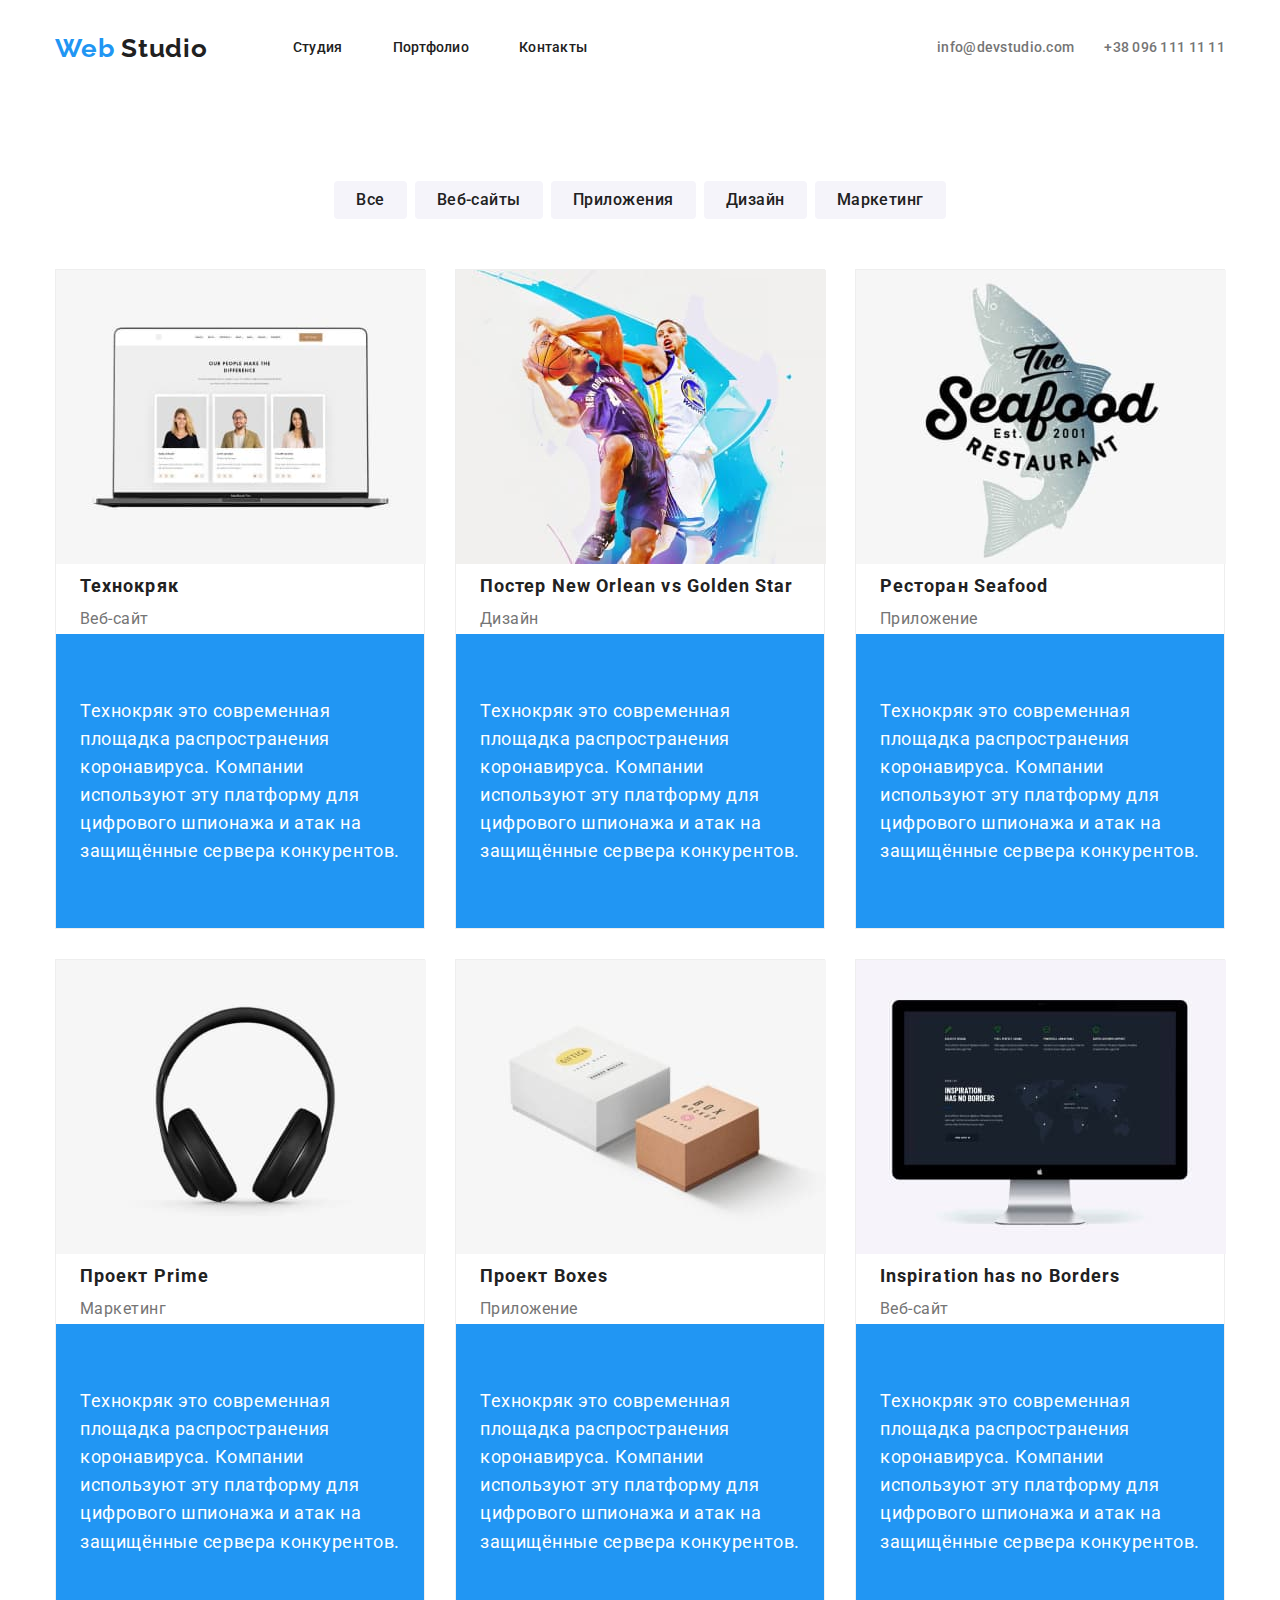
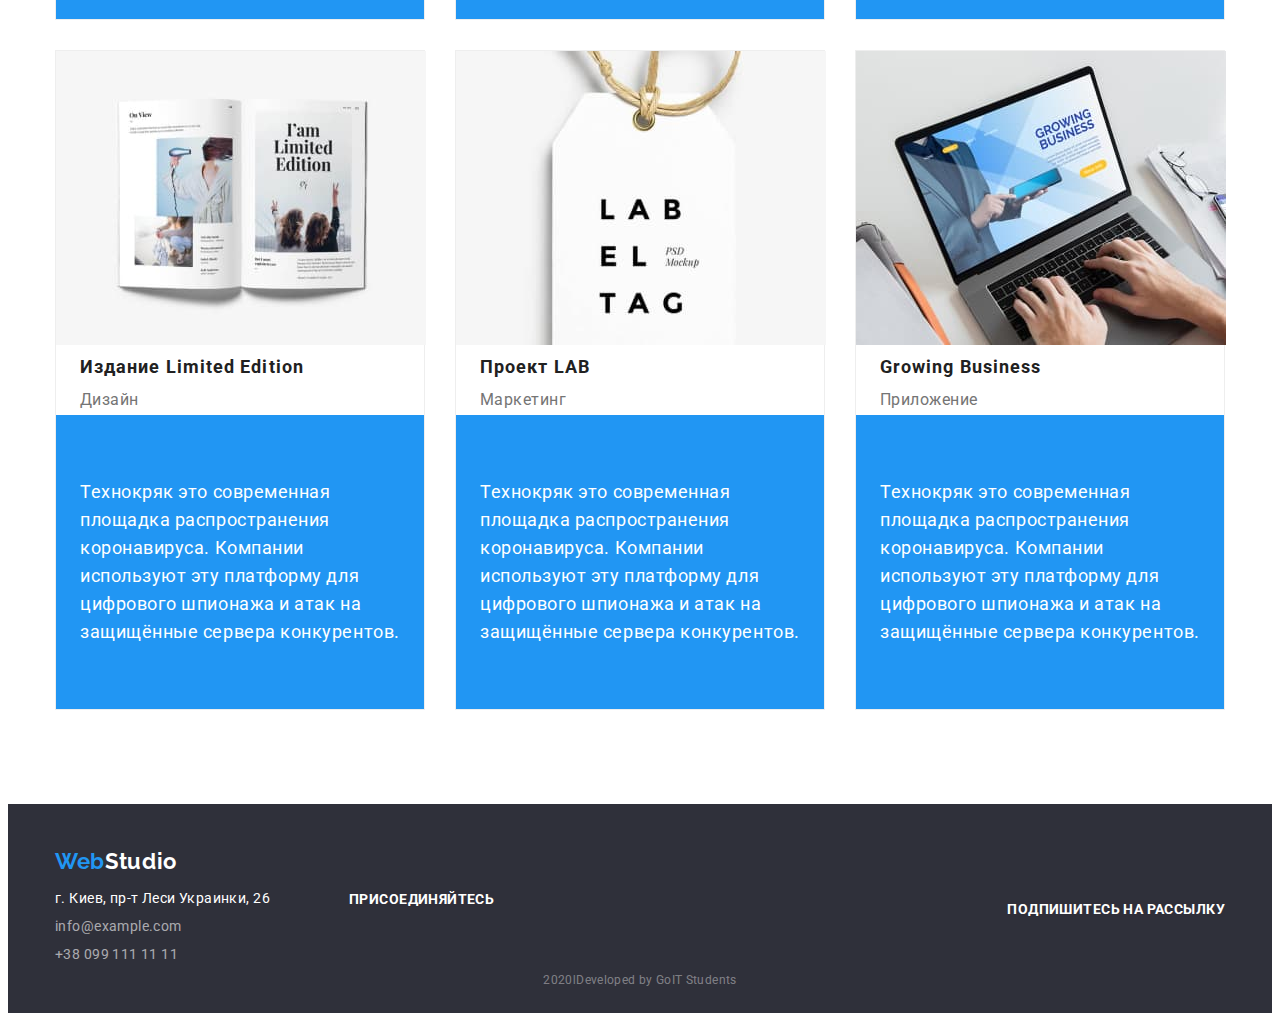
==== portfolio.html @ af8be5ef "Content images optimized" ====
<!DOCTYPE html>
<html lang="ru">
  <head>
    <meta charset="UTF-8" />
    <meta name="viewport" content="width=device-width, initial-scale=1.0" />
    <title lang="en">Portfolio</title>
    <link rel="stylesheet" href="./css/styles.css" />
<link href="https://fonts.googleapis.com/css2?family=Raleway:wght@700&family=Roboto:wght@400;500;700;900&display=swap"
    rel="stylesheet">

  <body>
    <!--Page header with navigation-->
<header>
  <div class="container navigation">
    <!--Company logo as a link to main page-->
    <a class="logo" lang="en" href="./index.html">
      <span class="logo-part1"> Web</span> Studio
    </a>

    <!--Navigation to other pages of web-site-->
    <nav>
      <ul class="main-navigation">
        <li class="item">
          <a class="navigation-item" href="./index.html">Студия</a>
        </li>
        <li class="item">
          <a class="navigation-item" href="./portfolio.html">Портфолио</a>
        </li>
        <li class="item">
          <a class="navigation-item" href="#">Контакты</a>
        </li>
      </ul>
    </nav>

    <!--Mailto and callto links of the header-->
    <ul class="contact-links">
      <li class="item">
        <a class="contact-link-item" href="mailto:info@devstudio.com">
          <span>info@devstudio.com</span>
        </a>
      </li>
      <li class="item">
        <a class="contact-link-item" href="tel:+380961111111">
          <span>+38 096 111 11 11</span>
        </a>
      </li>
    </ul>
  </div>
</header>
    <main>
      <!--Portfolio section-->
      <section>
        <div class="container">
        <h1 class="hidden">Our projects</h1>

        <!--Filter buttons-->
        <ul class="filter-list">
          <li><button class="button" type="button">Все</button></li>
          <li><button class="button" type="button">Веб-сайты</button></li>
          <li><button class="button" type=
            "button">Приложения</button></li>
          <li><button class="button" type="button">Дизайн</button></li>
          <li><button class="button" type="button">Маркетинг</button></li>
        </ul>
      
        <!--List of the projects-->

         <ul class="projects-list">
          <li class="project-item">
            
              <img src="./images/portfolio/techno.jpg" alt="Фото команды" />
              <div class="project-text">
              <h2>Технокряк</h2>
              <p class="project-type">Веб-сайт</p>
              <p class="project-description">
                Технокряк это современная площадка распространения коронавируса.
                Компании используют эту платформу для цифрового шпионажа и атак
                на защищённые сервера конкурентов.
              </p>
              </div>
      
            </li>
          <li class="project-item">
            
              <img
                src="./images/portfolio/neworlean.jpg"
                alt="Постер New Orlean vs. Golden Star"
              />
              <div class="project-text">
              <h2>Постер <span lang="en">New Orlean vs Golden Star</span></h2>
              <p class="project-type">Дизайн</p>
              <p class="project-description">
                Технокряк это современная площадка распространения коронавируса.
                Компании используют эту платформу для цифрового шпионажа и атак
                на защищённые сервера конкурентов.
              </p>
              </div>
          
          </li>
          <li class="project-item">
            
              <img
                src="./images/portfolio/seafood.jpg"
                alt="Логотип ресторана"
              />
              <div class="project-text">
              <h2>Ресторан <span lang="en">Seafood</span></h2>
              <p class="project-type">Приложение</p>
              <p class="project-description">
                Технокряк это современная площадка распространения коронавируса.
                Компании используют эту платформу для цифрового шпионажа и атак
                на защищённые сервера конкурентов.
              </p>
              </div>
          
          </li>
          <li class="project-item">
            
              <img
                src="./images/portfolio/prime.jpg"
                alt="Изображение наушников"
              />
              <div class="project-text">
              <h2>Проект <span lang="en">Prime</span></h2>
              <p class="project-type">Маркетинг</p>
              <p class="project-description">
                Технокряк это современная площадка распространения коронавируса.
                Компании используют эту платформу для цифрового шпионажа и атак
                на защищённые сервера конкурентов.
              </p>
              </div>
        
          </li>
          <li class="project-item">
            
              <img
                src="./images/portfolio/boxes.jpg"
                alt="Изображение коробок"
              />
              <div class="project-text">
              <h2>Проект <span lang="en">Boxes</span></h2>
              <p class="project-type">Приложение</p>
              <p class="project-description">
                Технокряк это современная площадка распространения коронавируса.
                Компании используют эту платформу для цифрового шпионажа и атак
                на защищённые сервера конкурентов.
              </p>
              </div>
          
          </li>
          <li class="project-item">
            
              <img
                src="./images/portfolio/inspiration.jpg"
                alt="Изображение монитора"
              />
              <div class="project-text">
              <h2 lang="en">Inspiration has no Borders</h2>
              <p class="project-type">Веб-сайт</p>
              <p class="project-description">
                Технокряк это современная площадка распространения коронавируса.
                Компании используют эту платформу для цифрового шпионажа и атак
                на защищённые сервера конкурентов.
              </p>
              </div>
            
          </li>
          <li class="project-item"> 
               <img
                src="./images/portfolio/limited.jpg"
                alt="Изображение журнала"
              />
              <div class="project-text">
              <h2>Издание <span lang="en">Limited Edition</span></h2>
              <p class="project-type">Дизайн</p>
              <p class="project-description">
                Технокряк это современная площадка распространения коронавируса.
                Компании используют эту платформу для цифрового шпионажа и атак
                на защищённые сервера конкурентов.
              </p>
              </div>
          </li>
          <li class="project-item">
            
              <img src="./images/portfolio/lab.jpg" alt="Изображение бирки" />
              <div class="project-text">
              <h2>Проект <span lang="en">LAB</span></h2>
              <p class="project-type">Маркетинг</p>
              <p class="project-description">
                Технокряк это современная площадка распространения коронавируса.
                Компании используют эту платформу для цифрового шпионажа и атак
                на защищённые сервера конкурентов.
              </p>
              </div>
          
          </li>
          <li class="project-item">
             <img
                src="./images/portfolio/growing.jpg"
                alt="Человек за компьютером"
              />
              <div class="project-text">
              <h2 lang="en">Growing Business</h2>
              <p class="project-type">Приложение</p>
              <p class="project-description">
                Технокряк это современная площадка распространения коронавируса.
                Компании используют эту платформу для цифрового шпионажа и атак
                на защищённые сервера конкурентов.
              </p>
            </div>
          </li>
        </ul>
     </div>
      </section>

      <!---->
    </main>
    <!--Footer-->
    <footer class="footer">
      <div class="container">
        <div class="footer-flex">
          <div class="contacts">
            <a class="logo footer-logo" href="./index.html"><span class="logo-part1">Web</span>Studio</a>
            <address class="adress">
              <span>г. Киев, пр-т Леси Украинки, 26</span><br />
              info@example.com<br />
              +38 099 111 11 11
            </address>
          </div>
    
          <div class="social-media-links">
            <b class="title-white">присоединяйтесь</b>
    
            <ul class="social-media-list">
              <li>
                <a class="hover" href="https://www.instagram.com/" aria-label="Ссылка Инстаграм">
                </a>
              </li>
              <li>
                <a class="hover" href="https://twitter.com" aria-label="Сыылка Твиттер">
                </a>
              </li>
              <li>
                <a class="hover" href="https://www.facebook.com/" aria-label="Ссылка Фейсбук">
                </a>
              </li>
              <li>
                <a class="hover" href="https://www.linkedin.com/" aria-label="Ссылка Линкедин">
                </a>
              </li>
            </ul>
          </div>
    
          <div class="subscribe">
            <b class="title-white">Подпишитесь на рассылку</b>
          </div>
        </div>
        <p class="copyright">2020&#448;Developed by GoIT Students</p>
      </div>
    </footer>
  </body>
</html>
---- css/styles.css ----
html {
  box-sizing: border-box;
}

*, *::before, *::after {
  box-sizing: inherit;
}

:root {
  --primary-text-color: #757575;
  --title-nav-color: #212121;
  --primary-white-color: #ffffff;
  --primary-black-color: #000000;
  --footer-adress-color: rgba(255, 255, 255, 0.6);
  --focus-color: #2196f3;
}

/* General styles */

body {
  font-weight: 400;
  font-family: Roboto, sans-serif;
}

ul {
  list-style-type: none;
  margin: 0;
  padding: 0;
}

a {
  display: inline-block;
  text-decoration: none;
  margin: 0;
}

h2, h3 {
  display: block;
  margin: 0;
  font-weight: 700;
  font-family: Roboto, sans-serif;
  color: var(--title-nav-color);
}

p {
  color: var(--primary-text-color);
  margin: 0;
}

.hidden {
  position: absolute;
  width: 1px;
  height: 1px;
  margin: -1px;
  border: 0px;
  padding: 0px;
  clip: rect(0 0 0 0);
  overflow: hidden;
}

/* Header styles */

.container {
  width: 1200px;
  padding-left: 15px;
  padding-right: 15px;
  margin-right: auto;
  margin-left: auto;
}

.navigation {
  display: flex;
  align-items: center;
}

.main-navigation {
  display: flex;
  margin-left: 85px;
}

.main-navigation .item:not(:last-child) {
  margin-right: 50px;
}

.logo {
  font-family: Raleway, sans-serif;
  font-weight: 700;
  font-size: 26px;
  line-height: 1.19;
  letter-spacing: 0.03em;
  color: var(--title-nav-color);
}

.logo-part1 {
  color: var(--focus-color);
}

.navigation-item {
  display: block;
  padding-top: 32px;
  padding-bottom: 32px;
  font-family: Roboto, sans-serif;
  font-weight: 500;
  font-size: 14px;
  line-height: 1.14;
  letter-spacing: 0.02em;
  color: var(--title-nav-color);
}

.contact-links {
  display: flex;
  margin-left: auto;
}

.contact-links .item+.item {
  margin-left: 30px;
}

.contact-link-item {
  display: block;
  font-family: Roboto;
  font-weight: 500;
  font-size: 14px;
  line-height: 1.14;
  letter-spacing: 0.02em;
  color: var(--primary-text-color);
}

.navigation-item:hover, .contact-link-item:hover, .hover:hover, .navigation-item:focus, .contact-link-item:focus, .hover:focus {
  color: var(--focus-color);
}

/* Кнопка героя */

.order-service {
  text-align: center;
}

.order-service-link {
  border-radius: 4px;
  box-shadow: 0px 4px 4px rgba(0, 0, 0, 0.15);
  min-width: 200px;
  margin-top: 30px;
  padding: 10px 32px;
  font-family: Roboto;
  font-weight: bold;
  font-size: 16px;
  line-height: 1.87;
  letter-spacing: 0.06em;
  background-color: var(--focus-color);
  color: var(--primary-white-color);
}

.order-service h1 {
  margin: 0;
  font-weight: 900;
  font-size: 44px;
  line-height: 1.36;
  letter-spacing: 0.06em;
  text-transform: uppercase;
  color: var(--primary-white-color);
  /* Сделала фон только для видимости текста */
  background-color: grey;
}

/* Our advantages section */

.advantages, .scope-of-business, .our-team, .our-clients, .footer {
  margin-top: 94px;
}

.advantages-list {
  display: flex;
}

.advantages-list .item {
  width: calc((100%-90px) / 4);
}

.advantages-list .item:not(:last-child) {
  margin-right: 30px;
}

.advantages h3 {
  margin-top: 30px;
  font-size: 14px;
  line-height: 1.14;
  letter-spacing: 0.03em;
  text-transform: uppercase;
}

.advantages p {
  margin-top: 10px;
  font-size: 14px;
  line-height: 1.71;
  letter-spacing: 0.03em;
}

/* Scope of business section */

.scope-of-business h2, .our-team h2, .our-clients h2 {
  font-size: 36px;
  line-height: 1.16;
  letter-spacing: 0.03em;
  margin-bottom: 50px;
}

.activities {
  display: flex;
}

.activities .item {
  width: calc((100%-60px) / 3);
}

.activities .item:not(:last-child) {
  margin-right: 30px;
}

.activities img {
  display: block;
}

.title-white {
  font-weight: 700;
  font-size: 14px;
  line-height: 1.14;
  letter-spacing: 0.03em;
  text-transform: uppercase;
  color: var(--primary-white-color);
  background: rgba(47, 48, 58, 0.8);
}

/* Our team section */

.our-team {
  background: #f5f4fa;
  text-align: center;
  padding: 94px 215px;
}

.our-team-list {
  display: flex;
  align-items: center;
}

.team-member {
  width: calc((100%-90px) / 4);
  padding-bottom: 35px;
  margin-right: 30px;
  background-color: #ffffff;
  box-shadow: 0px 2px 1px rgba(0, 0, 0, 0.2), 0px 1px 1px rgba(0, 0, 0, 0.14), 0px 1px 3px rgba(0, 0, 0, 0.12);
}

.team-member:nth-child(4n) {
  margin-right: 0px;
}

.our-team img {
  display: inline-block;
  margin-bottom: 30px;
}

.our-team h3 {
  margin-bottom: 10px;
}

.our-team p {
  display: inline-block;
  margin-bottom: 16px;
}

.our-team h3, .our-team p {
  font-weight: 500;
  font-size: 16px;
  line-height: 1.18;
  letter-spacing: 0.03em;
}

.our-team p {
  font-weight: 400;
}

.social-links {
  display: flex;
  justify-content: center;
  font-size: 10px;
}

.social-links .item:not(:last-child) {
  margin-right: 10px;
}

/* our clients section */

.our-clients {
  text-align: center;
}

.our-clients h2 {
  margin-bottom: 50px;
}

.clients-list {
  display: flex;
  justify-content: center;
}

.clients-list .item {
  margin-right: 30px;
}

.clients-list .item:nth-child(6n) {
  margin-right: 0px;
}

/* Footer */

.footer {
  background: #2f303a;
}

.footer .container {
  padding-top: 45px;
  padding-bottom: 21px;
}

.footer-flex {
  display: flex;
  align-items: center;
  justify-content: flex-start;
}

.contacts {
  margin-right: 64px;
  padding-right: 15px;
}

.footer-logo {
  margin-bottom: 9px;
  font-size: 22px;
  line-height: 1.18;
  color: var(--primary-white-color);
}

.adress {
  font-style: normal;
  font-size: 14px;
  line-height: 2;
  letter-spacing: 0.03em;
  color: rgba(255, 255, 255, 0.6);
  background: none;
}

.adress span {
  font-size: 14px;
  line-height: 1.71;
  letter-spacing: 0.03em;
  color: var(--primary-white-color);
}

.social-media-list {
  display: flex;
}

.social-media-links .title-white, .subscribe .title-white {
  margin-bottom: 20px;
}

.subscribe {
  margin-left: auto;
}

.copyright {
  display: block;
  text-align: center;
  font-size: 12px;
  line-height: 2;
  letter-spacing: 0.03em;
  color: rgba(255, 255, 255, 0.4);
}

/* Portfolio specific page styles */

/* Buttons */

.filter-list {
  display: flex;
  justify-content: center;
  margin-top: 93px;
}

.button {
  padding: 6px 22px;
  font-family: Roboto, sans-serif;
  font-weight: 500;
  font-size: 16px;
  line-height: 1.62;
  letter-spacing: 0.03em;
  color: var(--title-nav-color);
  background-color: #f5f4fa;
  border-radius: 4px;
  border-style: var(--primary-white-color);
}

.button:hover {
  color: var(--primary-white-color);
  background-color: var(--focus-color);
}

.filter-list li+li {
  margin-left: 8px;
}

/* List of the projects */

.projects-list {
  display: flex;
  flex-wrap: wrap;
  margin-top: 50px;
}

.projects-list h2 {
  padding-left: 24px;
  padding-right: 24px;
  font-size: 18px;
  line-height: 2;
  letter-spacing: 0.06em;
}

.project-item {
  width: 370px;
}

.project-item {
  margin-right: 30px;
  margin-bottom: 30px;
  border-width: 1px;
  border-style: solid;
  border-color: #EEEEEE;
}

.project-item:nth-child(3n) {
  margin-right: 0px;
}

.project-item:nth-last-child(-n + 3) {
  margin-bottom: 0px;
}

.project-type {
  font-size: 16px;
  line-height: 1.87;
  letter-spacing: 0.03em;
  color: var(--primary-text-color);
}

.project-type {
  padding-left: 24px;
  padding-right: 24px;
}

/* Temporary styl of project description for visibility */

.project-description {
  padding: 63px 24px;
  font-size: 18px;
  line-height: 1.56;
  letter-spacing: 0.03em;
  color: var(--primary-white-color);
  background-color: var(--focus-color);
}
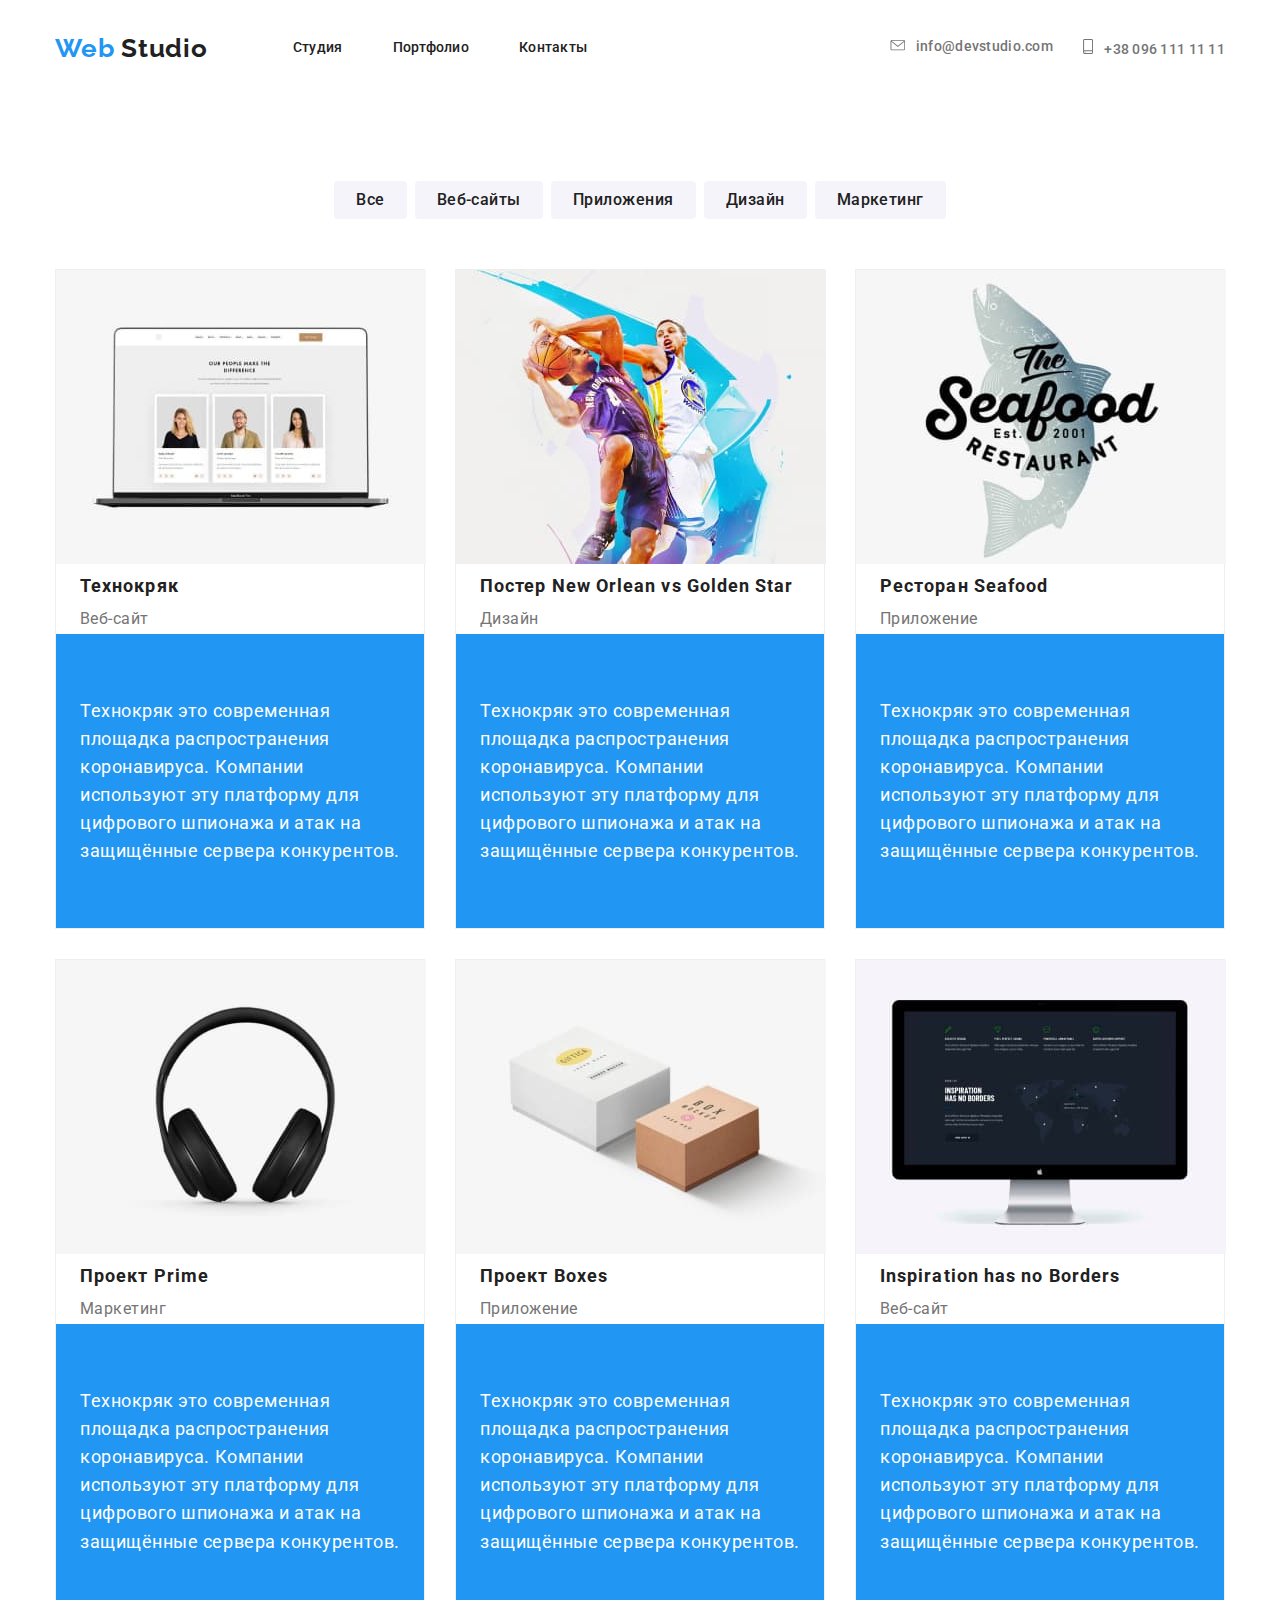
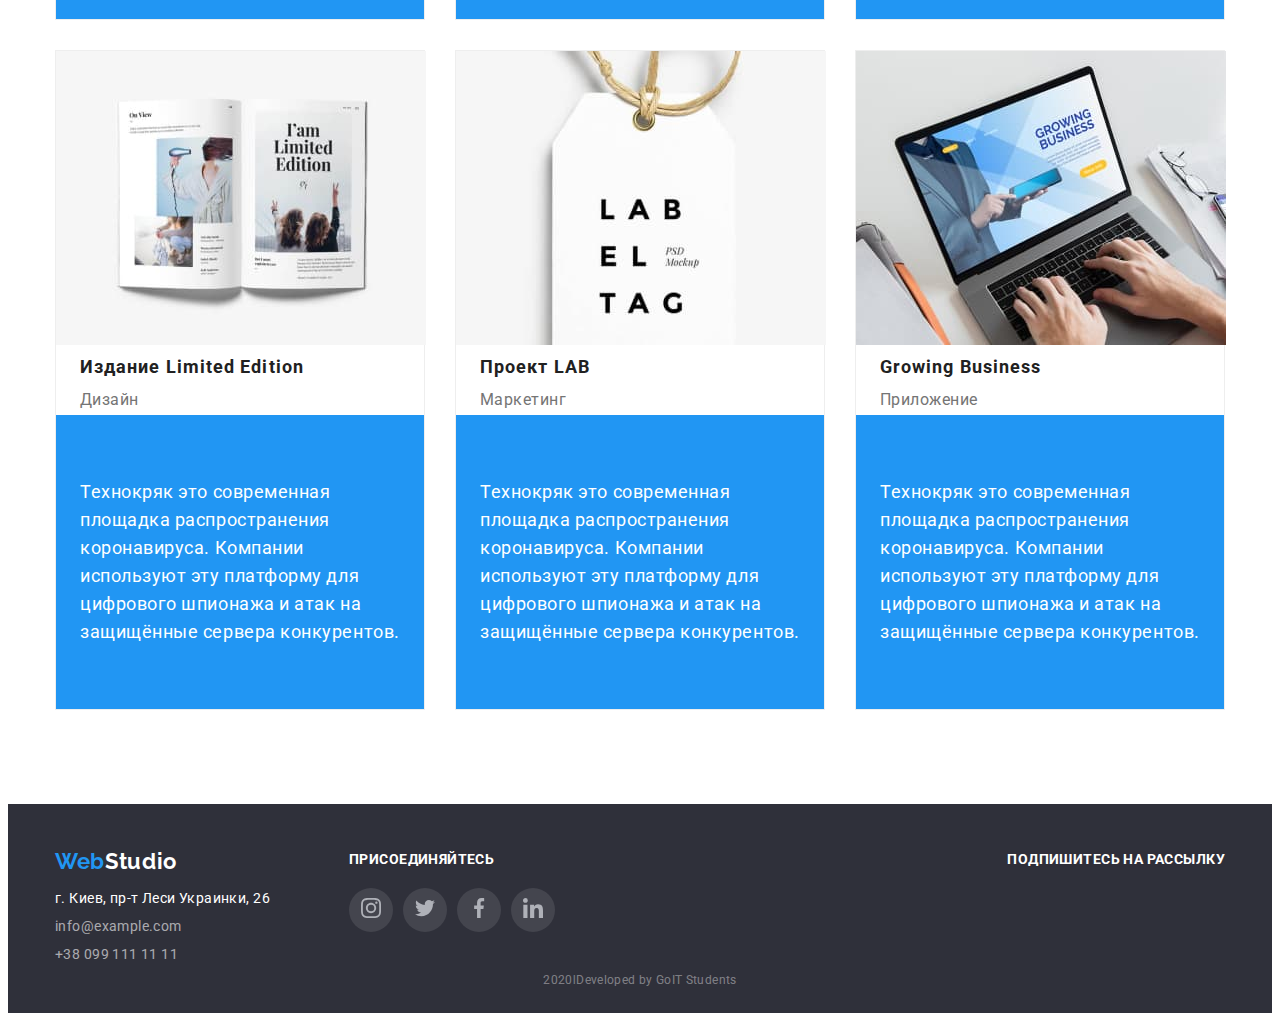
==== commit 9709f56a: "Header and footer for portfolio" ====
--- a/portfolio.html
+++ b/portfolio.html
@@ -11,42 +11,49 @@
   <body>
     <!--Page header with navigation-->
 <header>
-  <div class="container navigation">
-    <!--Company logo as a link to main page-->
-    <a class="logo" lang="en" href="./index.html">
-      <span class="logo-part1"> Web</span> Studio
-    </a>
-
-    <!--Navigation to other pages of web-site-->
-    <nav>
-      <ul class="main-navigation">
-        <li class="item">
-          <a class="navigation-item" href="./index.html">Студия</a>
-        </li>
-        <li class="item">
-          <a class="navigation-item" href="./portfolio.html">Портфолио</a>
-        </li>
-        <li class="item">
-          <a class="navigation-item" href="#">Контакты</a>
-        </li>
-      </ul>
-    </nav>
-
-    <!--Mailto and callto links of the header-->
-    <ul class="contact-links">
-      <li class="item">
-        <a class="contact-link-item" href="mailto:info@devstudio.com">
-          <span>info@devstudio.com</span>
+      <div class="container navigation">
+        <!--Company logo as a link to main page-->
+        <a class="logo" lang="en" href="./index.html">
+          <span class="logo-part1"> Web</span> Studio
         </a>
-      </li>
-      <li class="item">
-        <a class="contact-link-item" href="tel:+380961111111">
-          <span>+38 096 111 11 11</span>
-        </a>
-      </li>
-    </ul>
-  </div>
-</header>
+
+        <!--Navigation to other pages of web-site-->
+        <nav>
+          <ul class="main-navigation">
+            <li class="item">
+              <a class="navigation-item" href="./index.html">Студия</a>
+            </li>
+            <li class="item">
+              <a class="navigation-item" href="./portfolio.html">Портфолио</a>
+            </li>
+            <li class="item">
+              <a class="navigation-item" href="#">Контакты</a>
+            </li>
+          </ul>
+        </nav>
+
+        <!--Mailto and callto links of the header-->
+        <ul class="contact-links">
+          <li class="item">
+            <a class="contact-link-item" href="mailto:info@devstudio.com">
+              <svg class="contact-link-icon envelope">
+                <use href="./images/symbol.svg#envelope"></use>
+              </svg>
+              <span>info@devstudio.com</span>
+            </a>
+          </li>
+          <li class="item">
+            <a class="contact-link-item" href="tel:+380961111111">
+              <svg class="contact-link-icon smartphone">
+                <use href="./images/symbol.svg#smartphone"></use>
+              </svg>
+              <span>+38 096 111 11 11</span>
+            </a>
+          </li>
+        </ul>
+      </div>
+    </header>
+ 
     <main>
       <!--Portfolio section-->
       <section>
@@ -232,20 +239,32 @@
             <b class="title-white">присоединяйтесь</b>
     
             <ul class="social-media-list">
-              <li>
+              <li class="item">
                 <a class="hover" href="https://www.instagram.com/" aria-label="Ссылка Инстаграм">
-                </a>
-              </li>
-              <li>
+                  <svg class="social-links-icon">
+                    <use href="./images/symbol.svg#icon-instagram"></use>
+                  </svg>
+                </a>
+              </li>
+              <li class="item">
                 <a class="hover" href="https://twitter.com" aria-label="Сыылка Твиттер">
-                </a>
-              </li>
-              <li>
+                  <svg class="social-links-icon">
+                    <use href="./images/symbol.svg#icon-twitter"></use>
+                  </svg>
+                </a>
+              </li>
+              <li class="item">
                 <a class="hover" href="https://www.facebook.com/" aria-label="Ссылка Фейсбук">
-                </a>
-              </li>
-              <li>
+                  <svg class="social-links-icon">
+                    <use href="./images/symbol.svg#icon-facebook"></use>
+                  </svg>
+                </a>
+              </li>
+              <li class="item">
                 <a class="hover" href="https://www.linkedin.com/" aria-label="Ссылка Линкедин">
+                  <svg class="social-links-icon">
+                    <use href="./images/symbol.svg#icon-linkedin"></use>
+                  </svg>
                 </a>
               </li>
             </ul>
--- a/css/styles.css
+++ b/css/styles.css
@@ -2,7 +2,9 @@
   box-sizing: border-box;
 }
 
-*, *::before, *::after {
+*,
+*::before,
+*::after {
   box-sizing: inherit;
 }
 
@@ -34,7 +36,8 @@
   margin: 0;
 }
 
-h2, h3 {
+h2,
+h3 {
   display: block;
   margin: 0;
   font-weight: 700;
@@ -112,7 +115,7 @@
   margin-left: auto;
 }
 
-.contact-links .item+.item {
+.contact-links .item + .item {
   margin-left: 30px;
 }
 
@@ -126,14 +129,49 @@
   color: var(--primary-text-color);
 }
 
-.navigation-item:hover, .contact-link-item:hover, .hover:hover, .navigation-item:focus, .contact-link-item:focus, .hover:focus {
+.navigation-item:hover,
+.contact-link-item:hover,
+.hover:hover,
+.navigation-item:focus,
+.contact-link-item:focus,
+.hover:focus {
   color: var(--focus-color);
 }
 
+.contact-link-icon {
+  margin-right: 8px;
+  fill: currentColor;
+}
+
+.envelope {
+  width: 18px;
+  height: 11px;
+}
+
+.smartphone {
+  width: 10px;
+  height: 15px;
+}
+
 /* Кнопка героя */
 
 .order-service {
+  background-image: linear-gradient(
+      to right,
+      rgba(47, 48, 58, 0.8),
+      rgba(47, 48, 58, 0.8)
+    ),
+    url(../images/body/pictures/hero.jpg);
+  background-size: cover;
+  background-repeat: no-repeat;
+  background-position: center;
+  background-color: var(--primary-text-color);
+  max-width: 1600px;
+  height: 600px;
   text-align: center;
+  margin-left: auto;
+  margin-right: auto;
+  padding: 200px 452px;
 }
 
 .order-service-link {
@@ -159,13 +197,15 @@
   letter-spacing: 0.06em;
   text-transform: uppercase;
   color: var(--primary-white-color);
-  /* Сделала фон только для видимости текста */
-  background-color: grey;
 }
 
 /* Our advantages section */
 
-.advantages, .scope-of-business, .our-team, .our-clients, .footer {
+.advantages,
+.scope-of-business,
+.our-team,
+.our-clients,
+.footer {
   margin-top: 94px;
 }
 
@@ -196,9 +236,22 @@
   letter-spacing: 0.03em;
 }
 
+.advantages-icon-container {
+  background: #f5f4fa;
+  border-radius: 4px;
+  padding: 25px 100px;
+}
+
+.advantages-icon {
+  width: 70px;
+  height: 70px;
+}
+
 /* Scope of business section */
 
-.scope-of-business h2, .our-team h2, .our-clients h2 {
+.scope-of-business h2,
+.our-team h2,
+.our-clients h2 {
   font-size: 36px;
   line-height: 1.16;
   letter-spacing: 0.03em;
@@ -249,7 +302,9 @@
   padding-bottom: 35px;
   margin-right: 30px;
   background-color: #ffffff;
-  box-shadow: 0px 2px 1px rgba(0, 0, 0, 0.2), 0px 1px 1px rgba(0, 0, 0, 0.14), 0px 1px 3px rgba(0, 0, 0, 0.12);
+  box-shadow: 0px 2px 1px rgba(0, 0, 0, 0.2), 0px 1px 1px rgba(0, 0, 0, 0.14),
+    0px 1px 3px rgba(0, 0, 0, 0.12);
+  border-radius: 0px 0px 4px 4px;
 }
 
 .team-member:nth-child(4n) {
@@ -270,7 +325,8 @@
   margin-bottom: 16px;
 }
 
-.our-team h3, .our-team p {
+.our-team h3,
+.our-team p {
   font-weight: 500;
   font-size: 16px;
   line-height: 1.18;
@@ -284,13 +340,36 @@
 .social-links {
   display: flex;
   justify-content: center;
-  font-size: 10px;
 }
 
 .social-links .item:not(:last-child) {
   margin-right: 10px;
 }
 
+.social-links .item {
+  display: flex;
+  justify-content: center;
+  align-items: center;
+  width: 44px;
+  height: 44px;
+  border-radius: 50%;
+}
+
+.social-links .item:hover {
+  background-color: var(--focus-color);
+}
+
+.social-links-icon {
+  width: 20px;
+  height: 20px;
+  fill: #afb1b8;
+}
+
+.social-links .item:hover .social-links-icon,
+.social-links .item:focus {
+  fill: var(--primary-white-color);
+}
+
 /* our clients section */
 
 .our-clients {
@@ -306,12 +385,32 @@
   justify-content: center;
 }
 
-.clients-list .item {
+.clients-list .item:not(:nth-child(6n)) {
   margin-right: 30px;
 }
 
-.clients-list .item:nth-child(6n) {
-  margin-right: 0px;
+.clients-list-link {
+  display: flex;
+  justify-content: center;
+  align-items: center;
+  border: 1px solid #afb1b8;
+  border-radius: 4px;
+  width: 170px;
+  height: 90px;
+}
+
+.clients-list-link:hover,
+.clients-list-link:focus {
+  border: 1px solid var(--focus-color);
+}
+
+.client-logo {
+  fill: #afb1b8;
+}
+
+.clients-list-link:hover .client-logo,
+.clients-list-link:focus .client-logo {
+  fill: var(--focus-color);
 }
 
 /* Footer */
@@ -327,7 +426,6 @@
 
 .footer-flex {
   display: flex;
-  align-items: center;
   justify-content: flex-start;
 }
 
@@ -361,16 +459,46 @@
 
 .social-media-list {
   display: flex;
-}
-
-.social-media-links .title-white, .subscribe .title-white {
+  justify-content: flex-start;
+  align-items: center;
+}
+
+.social-media-list .item:not(:last-child) {
+  margin-right: 10px;
+}
+
+.social-media-list .item {
+  display: flex;
+  justify-content: center;
+  align-items: center;
+  margin-top: 20px;
+  width: 44px;
+  height: 44px;
+  border-radius: 50%;
+  background: rgba(255, 255, 255, 0.1);
+}
+
+.social-media-list .item:hover {
+  background-color: var(--focus-color);
+}
+
+.social-links-icon {
+  width: 20px;
+  height: 20px;
+  fill: #afb1b8;
+}
+
+.social-media-list .item:hover .social-links-icon,
+.social-media-list .item:focus .social-links-icon {
+  fill: var(--primary-white-color);
+}
+.social-media-links .title-white,
+.subscribe .title-white {
   margin-bottom: 20px;
 }
-
 .subscribe {
   margin-left: auto;
 }
-
 .copyright {
   display: block;
   text-align: center;
@@ -379,17 +507,13 @@
   letter-spacing: 0.03em;
   color: rgba(255, 255, 255, 0.4);
 }
-
 /* Portfolio specific page styles */
-
 /* Buttons */
-
 .filter-list {
   display: flex;
   justify-content: center;
   margin-top: 93px;
 }
-
 .button {
   padding: 6px 22px;
   font-family: Roboto, sans-serif;
@@ -402,24 +526,19 @@
   border-radius: 4px;
   border-style: var(--primary-white-color);
 }
-
 .button:hover {
   color: var(--primary-white-color);
   background-color: var(--focus-color);
 }
-
-.filter-list li+li {
+.filter-list li + li {
   margin-left: 8px;
 }
-
 /* List of the projects */
-
 .projects-list {
   display: flex;
   flex-wrap: wrap;
   margin-top: 50px;
 }
-
 .projects-list h2 {
   padding-left: 24px;
   padding-right: 24px;
@@ -427,41 +546,33 @@
   line-height: 2;
   letter-spacing: 0.06em;
 }
-
 .project-item {
   width: 370px;
 }
-
 .project-item {
   margin-right: 30px;
   margin-bottom: 30px;
   border-width: 1px;
   border-style: solid;
-  border-color: #EEEEEE;
-}
-
+  border-color: #eeeeee;
+}
 .project-item:nth-child(3n) {
   margin-right: 0px;
 }
-
 .project-item:nth-last-child(-n + 3) {
   margin-bottom: 0px;
 }
-
 .project-type {
   font-size: 16px;
   line-height: 1.87;
   letter-spacing: 0.03em;
   color: var(--primary-text-color);
 }
-
 .project-type {
   padding-left: 24px;
   padding-right: 24px;
 }
-
 /* Temporary styl of project description for visibility */
-
 .project-description {
   padding: 63px 24px;
   font-size: 18px;
@@ -469,4 +580,4 @@
   letter-spacing: 0.03em;
   color: var(--primary-white-color);
   background-color: var(--focus-color);
-}+}
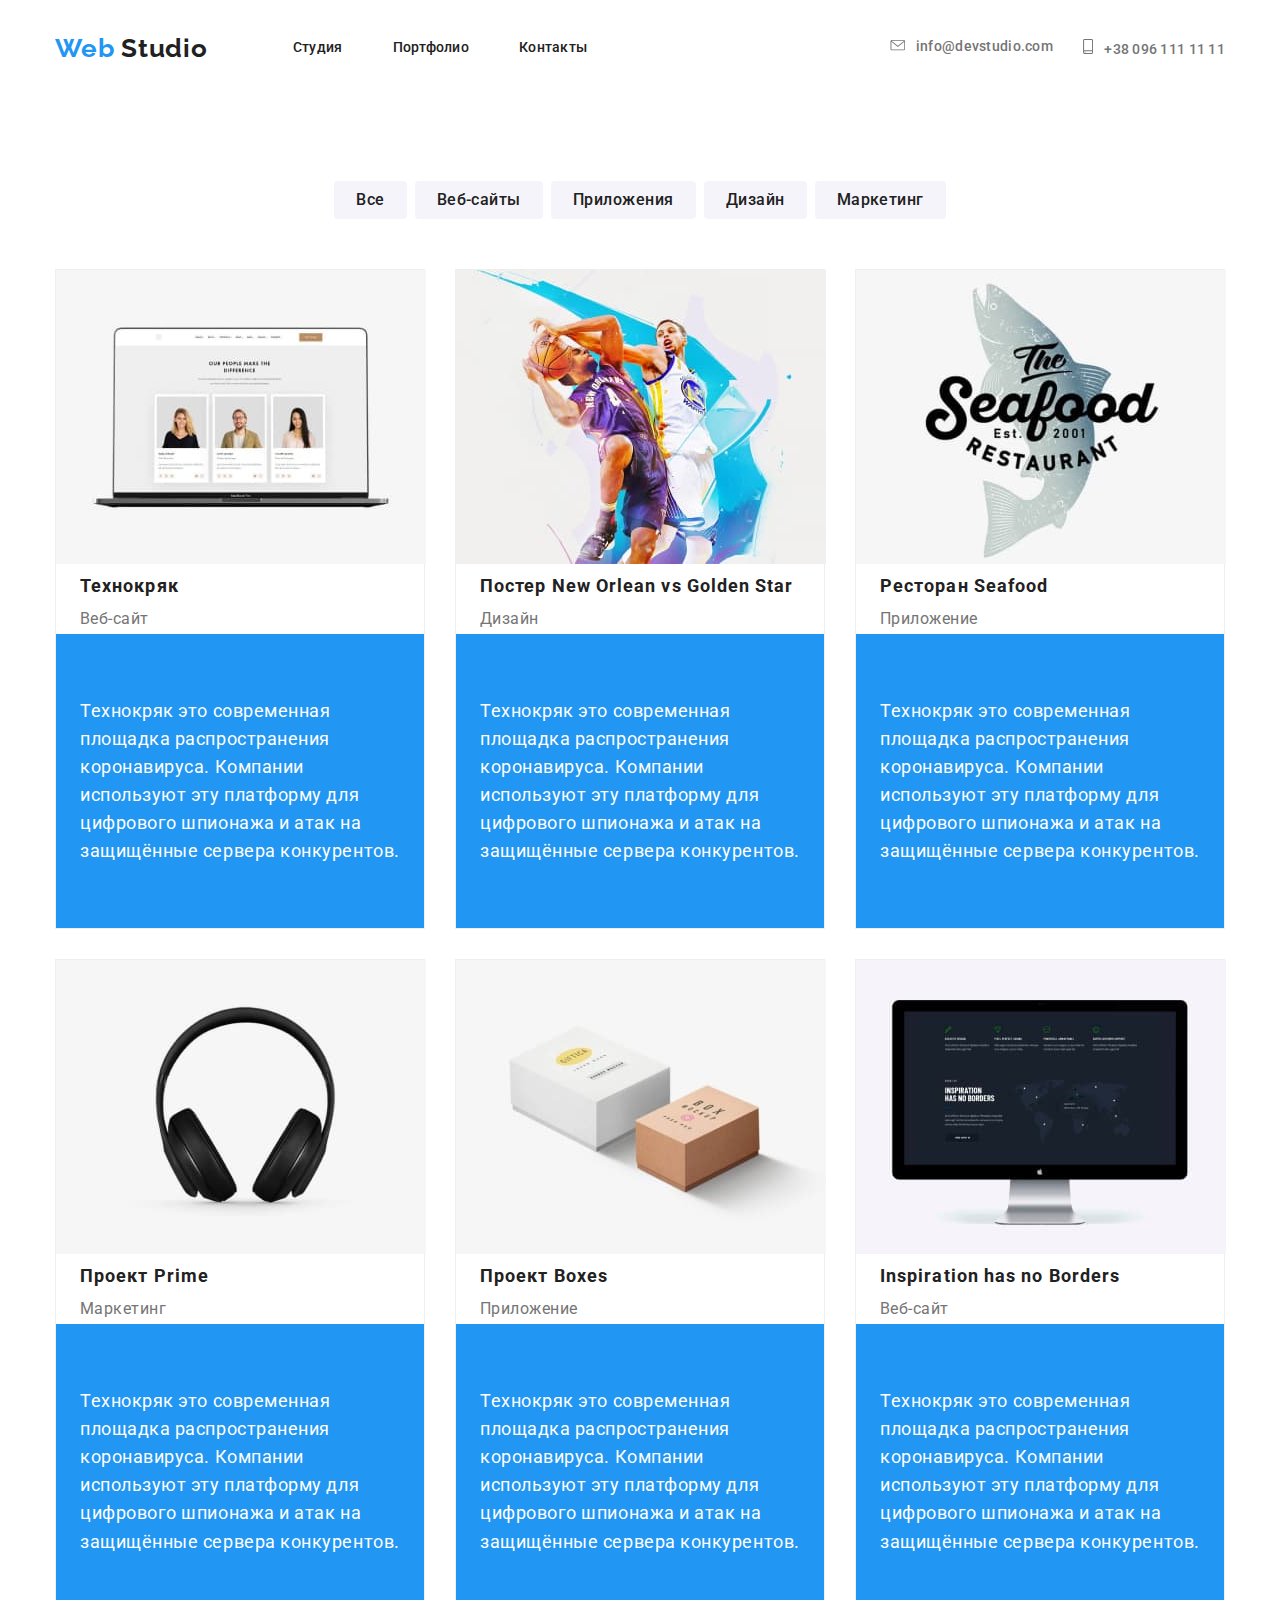
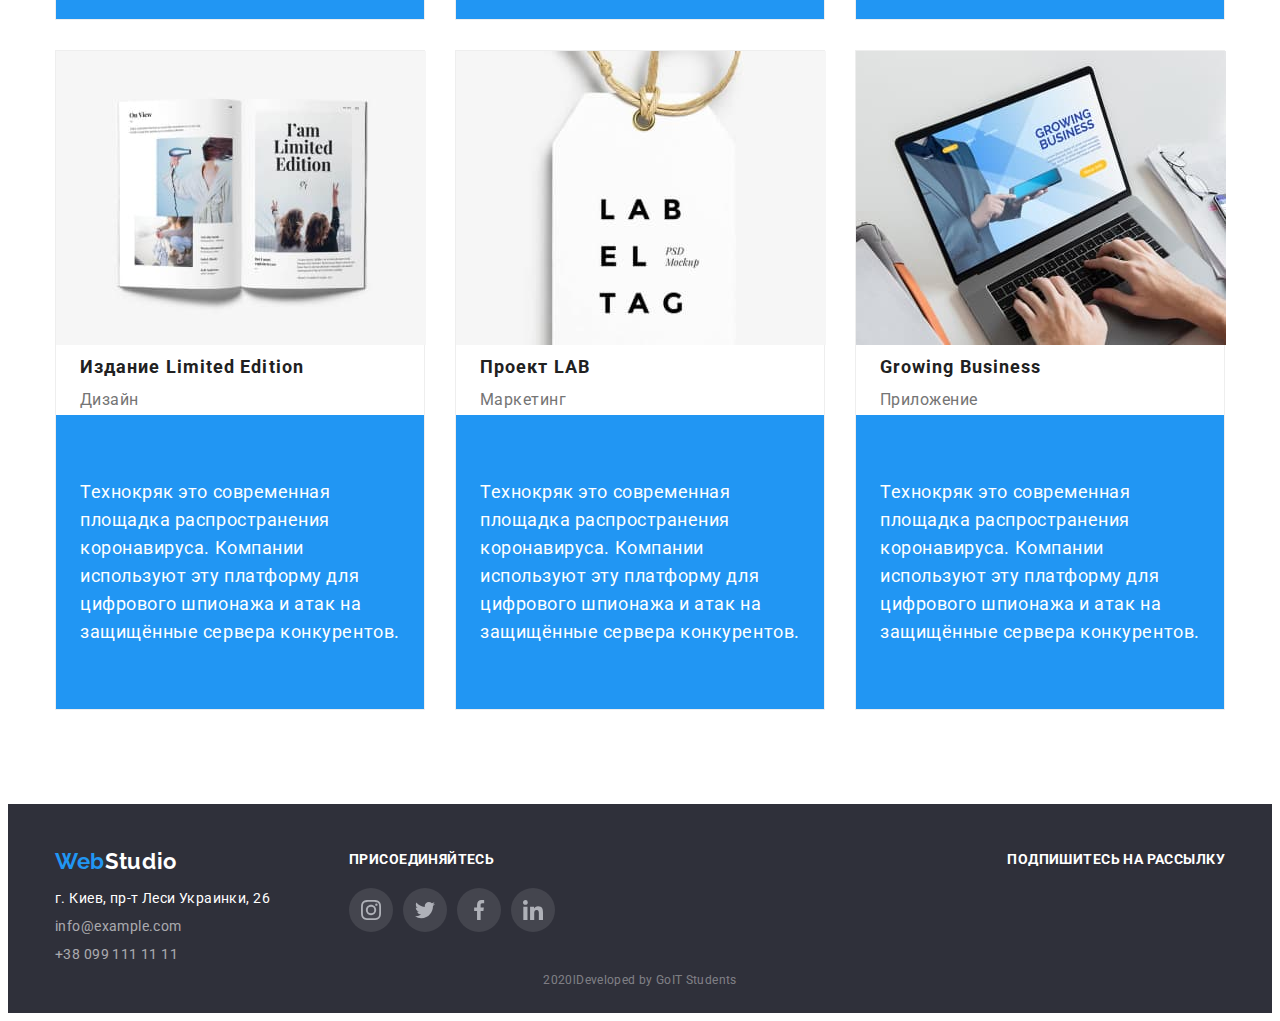
==== commit abc7c2dd: "styles changed" ====
--- a/portfolio.html
+++ b/portfolio.html
@@ -223,59 +223,59 @@
       <!---->
     </main>
     <!--Footer-->
-    <footer class="footer">
-      <div class="container">
-        <div class="footer-flex">
-          <div class="contacts">
-            <a class="logo footer-logo" href="./index.html"><span class="logo-part1">Web</span>Studio</a>
-            <address class="adress">
-              <span>г. Киев, пр-т Леси Украинки, 26</span><br />
-              info@example.com<br />
-              +38 099 111 11 11
-            </address>
-          </div>
-    
-          <div class="social-media-links">
-            <b class="title-white">присоединяйтесь</b>
-    
-            <ul class="social-media-list">
-              <li class="item">
-                <a class="hover" href="https://www.instagram.com/" aria-label="Ссылка Инстаграм">
-                  <svg class="social-links-icon">
-                    <use href="./images/symbol.svg#icon-instagram"></use>
-                  </svg>
-                </a>
-              </li>
-              <li class="item">
-                <a class="hover" href="https://twitter.com" aria-label="Сыылка Твиттер">
-                  <svg class="social-links-icon">
-                    <use href="./images/symbol.svg#icon-twitter"></use>
-                  </svg>
-                </a>
-              </li>
-              <li class="item">
-                <a class="hover" href="https://www.facebook.com/" aria-label="Ссылка Фейсбук">
-                  <svg class="social-links-icon">
-                    <use href="./images/symbol.svg#icon-facebook"></use>
-                  </svg>
-                </a>
-              </li>
-              <li class="item">
-                <a class="hover" href="https://www.linkedin.com/" aria-label="Ссылка Линкедин">
-                  <svg class="social-links-icon">
-                    <use href="./images/symbol.svg#icon-linkedin"></use>
-                  </svg>
-                </a>
-              </li>
-            </ul>
-          </div>
-    
-          <div class="subscribe">
-            <b class="title-white">Подпишитесь на рассылку</b>
-          </div>
+  <footer class="footer">
+    <div class="container">
+      <div class="footer-flex">
+        <div class="contacts">
+          <a class="logo footer-logo" href="./index.html"><span class="logo-part1">Web</span>Studio</a>
+          <address class="adress">
+            <span>г. Киев, пр-т Леси Украинки, 26</span><br />
+            info@example.com<br />
+            +38 099 111 11 11
+          </address>
         </div>
-        <p class="copyright">2020&#448;Developed by GoIT Students</p>
+  
+        <div class="social-media-links">
+          <b class="title-white">присоединяйтесь</b>
+  
+          <ul class="social-media-list">
+            <li>
+              <a class="item" href="https://www.instagram.com/" aria-label="Ссылка Инстаграм">
+                <svg class="social-links-icon">
+                  <use href="./images/symbol.svg#icon-instagram"></use>
+                </svg>
+              </a>
+            </li>
+            <li>
+              <a class="item" href="https://twitter.com" aria-label="Сыылка Твиттер">
+                <svg class="social-links-icon">
+                  <use href="./images/symbol.svg#icon-twitter"></use>
+                </svg>
+              </a>
+            </li>
+            <li>
+              <a class="item" href="https://www.facebook.com/" aria-label="Ссылка Фейсбук">
+                <svg class="social-links-icon">
+                  <use href="./images/symbol.svg#icon-facebook"></use>
+                </svg>
+              </a>
+            </li>
+            <li>
+              <a class="item" href="https://www.linkedin.com/" aria-label="Ссылка Линкедин">
+                <svg class="social-links-icon">
+                  <use href="./images/symbol.svg#icon-linkedin"></use>
+                </svg>
+              </a>
+            </li>
+          </ul>
+        </div>
+  
+        <div class="subscribe">
+          <b class="title-white">Подпишитесь на рассылку</b>
+        </div>
       </div>
-    </footer>
+      <p class="copyright">2020&#448;Developed by GoIT Students</p>
+    </div>
+  </footer>
   </body>
 </html>
--- a/css/styles.css
+++ b/css/styles.css
@@ -131,7 +131,6 @@
 
 .navigation-item:hover,
 .contact-link-item:hover,
-.hover:hover,
 .navigation-item:focus,
 .contact-link-item:focus,
 .hover:focus {
@@ -156,6 +155,9 @@
 /* Кнопка героя */
 
 .order-service {
+  display: flex;
+  justify-content: center;
+  align-items: center;
   background-image: linear-gradient(
       to right,
       rgba(47, 48, 58, 0.8),
@@ -171,7 +173,10 @@
   text-align: center;
   margin-left: auto;
   margin-right: auto;
-  padding: 200px 452px;
+}
+
+.order-service-container {
+  display: block;
 }
 
 .order-service-link {
@@ -289,7 +294,6 @@
 .our-team {
   background: #f5f4fa;
   text-align: center;
-  padding: 94px 215px;
 }
 
 .our-team-list {
@@ -377,6 +381,7 @@
 }
 
 .our-clients h2 {
+  min-width: 696px;
   margin-bottom: 50px;
 }
 
@@ -463,8 +468,8 @@
   align-items: center;
 }
 
-.social-media-list .item:not(:last-child) {
-  margin-right: 10px;
+.social-media-list li + li {
+  margin-left: 10px;
 }
 
 .social-media-list .item {
@@ -492,13 +497,16 @@
 .social-media-list .item:focus .social-links-icon {
   fill: var(--primary-white-color);
 }
+
 .social-media-links .title-white,
 .subscribe .title-white {
   margin-bottom: 20px;
 }
+
 .subscribe {
   margin-left: auto;
 }
+
 .copyright {
   display: block;
   text-align: center;
@@ -507,13 +515,17 @@
   letter-spacing: 0.03em;
   color: rgba(255, 255, 255, 0.4);
 }
+
 /* Portfolio specific page styles */
+
 /* Buttons */
+
 .filter-list {
   display: flex;
   justify-content: center;
   margin-top: 93px;
 }
+
 .button {
   padding: 6px 22px;
   font-family: Roboto, sans-serif;
@@ -526,19 +538,24 @@
   border-radius: 4px;
   border-style: var(--primary-white-color);
 }
+
 .button:hover {
   color: var(--primary-white-color);
   background-color: var(--focus-color);
 }
+
 .filter-list li + li {
   margin-left: 8px;
 }
+
 /* List of the projects */
+
 .projects-list {
   display: flex;
   flex-wrap: wrap;
   margin-top: 50px;
 }
+
 .projects-list h2 {
   padding-left: 24px;
   padding-right: 24px;
@@ -546,9 +563,11 @@
   line-height: 2;
   letter-spacing: 0.06em;
 }
+
 .project-item {
   width: 370px;
 }
+
 .project-item {
   margin-right: 30px;
   margin-bottom: 30px;
@@ -556,23 +575,29 @@
   border-style: solid;
   border-color: #eeeeee;
 }
+
 .project-item:nth-child(3n) {
   margin-right: 0px;
 }
+
 .project-item:nth-last-child(-n + 3) {
   margin-bottom: 0px;
 }
+
 .project-type {
   font-size: 16px;
   line-height: 1.87;
   letter-spacing: 0.03em;
   color: var(--primary-text-color);
 }
+
 .project-type {
   padding-left: 24px;
   padding-right: 24px;
 }
+
 /* Temporary styl of project description for visibility */
+
 .project-description {
   padding: 63px 24px;
   font-size: 18px;
